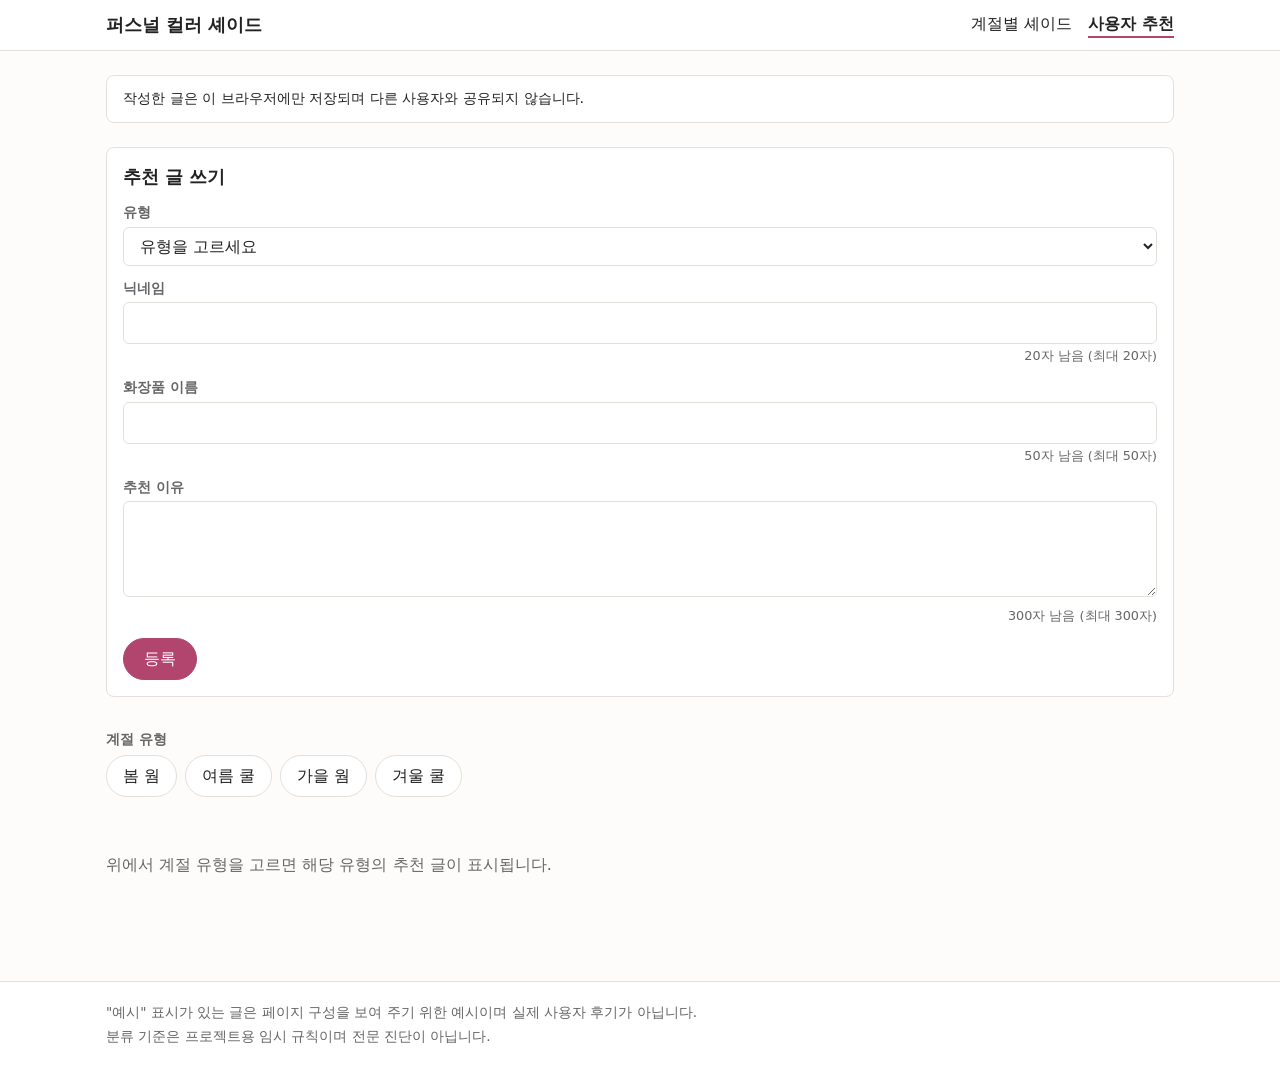
==== site/recommend.html @ 30c9c314 "Add user recommendation page Add site/recommend.html with per-season example posts and a form whose " ====
<!doctype html>
<html lang="ko">
<head>
  <meta charset="utf-8">
  <meta name="viewport" content="width=device-width, initial-scale=1">
  <title>사용자 추천</title>
  <link rel="stylesheet" href="style.css">
</head>
<body>
  <header class="site-header">
    <div class="wrap">
      <a class="site-title" href="index.html">퍼스널 컬러 셰이드</a>
      <nav class="site-nav" aria-label="페이지 메뉴">
        <a href="index.html">계절별 셰이드</a>
        <a href="recommend.html" aria-current="page">사용자 추천</a>
      </nav>
    </div>
  </header>

  <main class="wrap">
    <p class="notice">작성한 글은 이 브라우저에만 저장되며 다른 사용자와 공유되지 않습니다.</p>
    <p id="storage-status" class="status" role="status" hidden></p>

    <form id="post-form" class="post-form" novalidate>
      <h2>추천 글 쓰기</h2>
      <div class="form-field">
        <label for="post-season">유형</label>
        <select id="post-season" name="season">
          <option value="">유형을 고르세요</option>
          <option value="spring_warm">봄 웜</option>
          <option value="summer_cool">여름 쿨</option>
          <option value="autumn_warm">가을 웜</option>
          <option value="winter_cool">겨울 쿨</option>
        </select>
      </div>
      <div class="form-field">
        <label for="post-nickname">닉네임</label>
        <input id="post-nickname" name="nickname" type="text" autocomplete="off" data-counter="nickname-count">
        <p class="char-count" id="nickname-count"></p>
      </div>
      <div class="form-field">
        <label for="post-product">화장품 이름</label>
        <input id="post-product" name="product" type="text" autocomplete="off" data-counter="product-count">
        <p class="char-count" id="product-count"></p>
      </div>
      <div class="form-field">
        <label for="post-reason">추천 이유</label>
        <textarea id="post-reason" name="reason" data-counter="reason-count"></textarea>
        <p class="char-count" id="reason-count"></p>
      </div>
      <p id="form-status" class="status" role="alert" hidden></p>
      <button type="submit" class="submit-btn">등록</button>
    </form>

    <section class="controls" aria-label="필터">
      <div class="control-group">
        <h2 class="control-label" id="season-label">계절 유형</h2>
        <div class="button-row" role="group" aria-labelledby="season-label">
          <button type="button" class="season-btn" data-season="spring_warm" aria-pressed="false">봄 웜</button>
          <button type="button" class="season-btn" data-season="summer_cool" aria-pressed="false">여름 쿨</button>
          <button type="button" class="season-btn" data-season="autumn_warm" aria-pressed="false">가을 웜</button>
          <button type="button" class="season-btn" data-season="winter_cool" aria-pressed="false">겨울 쿨</button>
        </div>
      </div>
    </section>

    <section id="results" aria-live="polite">
      <p class="message" id="message">위에서 계절 유형을 고르면 해당 유형의 추천 글이 표시됩니다.</p>
      <div id="season-header" class="season-header" hidden>
        <h2 id="season-title"></h2>
        <p id="result-count" class="result-count"></p>
      </div>
      <ul id="post-list" class="post-list"></ul>
    </section>
  </main>

  <footer class="site-footer">
    <div class="wrap">
      <p>"예시" 표시가 있는 글은 페이지 구성을 보여 주기 위한 예시이며 실제 사용자 후기가 아닙니다.</p>
      <p>분류 기준은 프로젝트용 임시 규칙이며 전문 진단이 아닙니다.</p>
    </div>
  </footer>

  <script src="storage.js"></script>
  <script src="recommend.js"></script>
</body>
</html>
---- site/style.css ----
:root {
  --bg: #fdfcfb;
  --surface: #ffffff;
  --text: #222222;
  --muted: #666666;
  --border: #e3e0dc;
  --accent: #b2456e;
  --accent-text: #ffffff;
}

* { box-sizing: border-box; }

body {
  margin: 0;
  background: var(--bg);
  color: var(--text);
  font-family: system-ui, -apple-system, "Apple SD Gothic Neo", "Malgun Gothic", sans-serif;
  line-height: 1.5;
}

.wrap {
  max-width: 1100px;
  margin: 0 auto;
  padding: 0 16px;
}

/* 상단 메뉴 */
.site-header {
  background: var(--surface);
  border-bottom: 1px solid var(--border);
}
.site-header .wrap {
  display: flex;
  flex-wrap: wrap;
  align-items: center;
  justify-content: space-between;
  gap: 8px 24px;
  padding-top: 12px;
  padding-bottom: 12px;
}
.site-title {
  font-weight: 700;
  font-size: 1.1rem;
  color: var(--text);
  text-decoration: none;
}
.site-nav { display: flex; gap: 16px; }
.site-nav a { color: var(--text); text-decoration: none; }
.site-nav a[aria-current="page"] {
  font-weight: 700;
  border-bottom: 2px solid var(--accent);
}

/* 필터 */
.controls {
  display: flex;
  flex-wrap: wrap;
  gap: 16px 40px;
  padding: 24px 0 8px;
}
.control-label {
  margin: 0 0 6px;
  font-size: 0.85rem;
  font-weight: 600;
  color: var(--muted);
}
.button-row { display: flex; flex-wrap: wrap; gap: 8px; }
.button-row button {
  padding: 8px 16px;
  border: 1px solid var(--border);
  border-radius: 999px;
  background: var(--surface);
  color: var(--text);
  font: inherit;
  cursor: pointer;
}
.button-row button:hover { border-color: var(--accent); }
.button-row button[aria-pressed="true"] {
  background: var(--accent);
  border-color: var(--accent);
  color: var(--accent-text);
}

/* 결과 */
.message { color: var(--muted); padding: 32px 0; }
.season-header {
  display: flex;
  flex-wrap: wrap;
  align-items: baseline;
  gap: 4px 16px;
  margin: 16px 0;
}
.season-header h2 { margin: 0; }
.result-count { margin: 0; color: var(--muted); }

.shade-list {
  list-style: none;
  margin: 0 0 40px;
  padding: 0;
  display: grid;
  grid-template-columns: repeat(auto-fill, minmax(200px, 1fr));
  gap: 16px;
}
.shade-card {
  background: var(--surface);
  border: 1px solid var(--border);
  border-radius: 8px;
  overflow: hidden;
  display: flex;
  flex-direction: column;
}
.shade-card img {
  display: block;
  width: 100%;
  aspect-ratio: 1 / 1;
  object-fit: contain;
  background: #f4f2ef;
}
.shade-body { padding: 12px; }
.product-name {
  margin: 0;
  font-size: 0.95rem;
  font-weight: 600;
  overflow-wrap: anywhere;
}
.brand { margin: 2px 0 8px; font-size: 0.85rem; color: var(--muted); }
.shade-row { display: flex; align-items: center; gap: 8px; }
.chip {
  flex: none;
  width: 28px;
  height: 28px;
  border-radius: 50%;
  border: 1px solid rgba(0, 0, 0, 0.15);
}
.shade-name { margin: 0; font-size: 0.9rem; overflow-wrap: anywhere; }
.hex { margin: 0; font-size: 0.8rem; color: var(--muted); font-family: ui-monospace, monospace; }
.placeholder-text { color: var(--muted); font-style: italic; }

/* 사용자 추천 페이지 */
.notice {
  margin: 24px 0 0;
  padding: 12px 16px;
  border: 1px solid var(--border);
  border-radius: 8px;
  background: var(--surface);
  font-size: 0.9rem;
}
.status {
  margin: 12px 0 0;
  padding: 12px 16px;
  border-radius: 8px;
  font-size: 0.9rem;
}
.status-error { background: #fdecef; color: #8a1f3d; }
.status-ok { background: #ecf6ee; color: #1f5e2e; }

.post-form {
  margin: 24px 0 8px;
  padding: 16px;
  border: 1px solid var(--border);
  border-radius: 8px;
  background: var(--surface);
}
.post-form h2 { margin: 0 0 12px; font-size: 1.1rem; }
.form-field { margin: 0 0 12px; }
.form-field label {
  display: block;
  margin: 0 0 4px;
  font-size: 0.85rem;
  font-weight: 600;
  color: var(--muted);
}
.form-field input,
.form-field select,
.form-field textarea {
  width: 100%;
  padding: 8px 12px;
  border: 1px solid var(--border);
  border-radius: 6px;
  background: var(--surface);
  color: var(--text);
  font: inherit;
}
.form-field textarea { min-height: 96px; resize: vertical; }
.form-field [aria-invalid="true"] { border-color: #b3261e; }
.char-count { margin: 2px 0 0; font-size: 0.8rem; color: var(--muted); text-align: right; }
.submit-btn {
  padding: 8px 20px;
  border: 1px solid var(--accent);
  border-radius: 999px;
  background: var(--accent);
  color: var(--accent-text);
  font: inherit;
  cursor: pointer;
}

.post-list {
  list-style: none;
  margin: 0 0 40px;
  padding: 0;
  display: grid;
  grid-template-columns: repeat(auto-fill, minmax(260px, 1fr));
  gap: 16px;
}
.post-card {
  background: var(--surface);
  border: 1px solid var(--border);
  border-radius: 8px;
  padding: 12px;
}
.post-card.is-example { border-style: dashed; }
.post-meta {
  display: flex;
  flex-wrap: wrap;
  align-items: center;
  gap: 4px 8px;
  margin: 0 0 6px;
  font-size: 0.85rem;
  color: var(--muted);
}
.badge {
  padding: 1px 8px;
  border-radius: 999px;
  background: #efeae5;
  color: var(--text);
  font-size: 0.75rem;
  font-weight: 700;
}
.post-reason { margin: 6px 0 0; font-size: 0.9rem; white-space: pre-wrap; overflow-wrap: anywhere; }

.site-footer {
  border-top: 1px solid var(--border);
  background: var(--surface);
  color: var(--muted);
  font-size: 0.85rem;
  padding: 16px 0;
}
.site-footer p { margin: 4px 0; }
.site-footer a { color: inherit; }
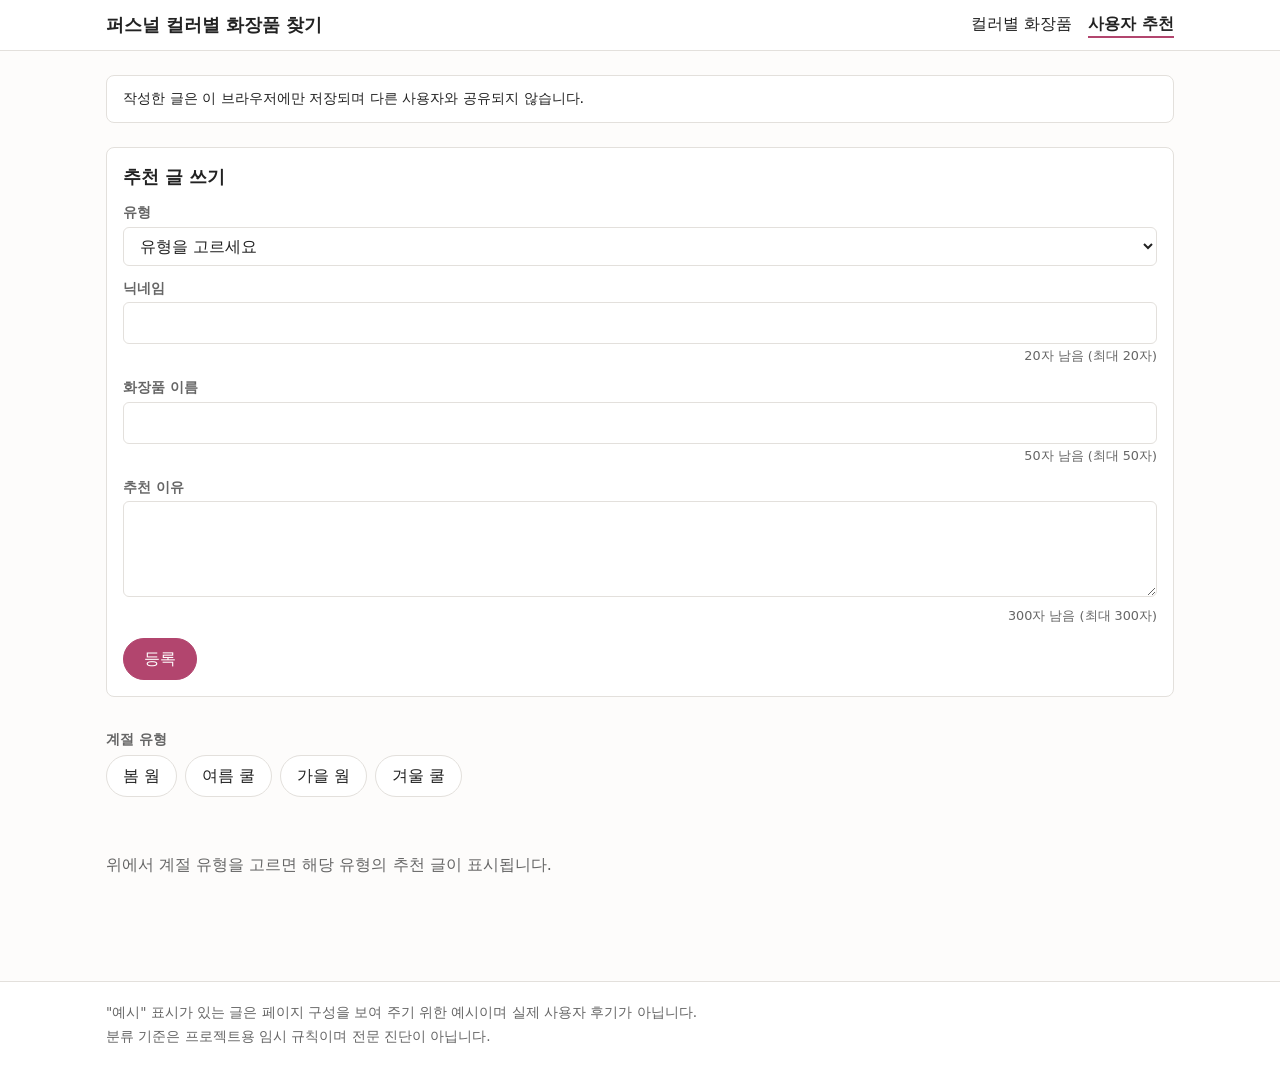
==== commit 9e75e881: "Rename site title and menu items Use "퍼스널 컬러별 화장품 찾기" as the site name on both pages, rename the sha" ====
--- a/site/recommend.html
+++ b/site/recommend.html
@@ -3,15 +3,15 @@
 <head>
   <meta charset="utf-8">
   <meta name="viewport" content="width=device-width, initial-scale=1">
-  <title>사용자 추천</title>
+  <title>사용자 추천 - 퍼스널 컬러별 화장품 찾기</title>
   <link rel="stylesheet" href="style.css">
 </head>
 <body>
   <header class="site-header">
     <div class="wrap">
-      <a class="site-title" href="index.html">퍼스널 컬러 셰이드</a>
+      <a class="site-title" href="index.html">퍼스널 컬러별 화장품 찾기</a>
       <nav class="site-nav" aria-label="페이지 메뉴">
-        <a href="index.html">계절별 셰이드</a>
+        <a href="index.html">컬러별 화장품</a>
         <a href="recommend.html" aria-current="page">사용자 추천</a>
       </nav>
     </div>
@@ -70,6 +70,7 @@
         <h2 id="season-title"></h2>
         <p id="result-count" class="result-count"></p>
       </div>
+      <p id="list-status" class="status" role="status" hidden></p>
       <ul id="post-list" class="post-list"></ul>
     </section>
   </main>
--- a/site/style.css
+++ b/site/style.css
@@ -227,6 +227,21 @@
   font-weight: 700;
 }
 .post-reason { margin: 6px 0 0; font-size: 0.9rem; white-space: pre-wrap; overflow-wrap: anywhere; }
+.post-actions { margin: 8px 0 0; text-align: right; }
+.delete-btn {
+  padding: 4px 12px;
+  border: 1px solid var(--border);
+  border-radius: 999px;
+  background: var(--surface);
+  color: var(--muted);
+  font: inherit;
+  font-size: 0.8rem;
+  cursor: pointer;
+}
+.delete-btn:hover { border-color: #b3261e; color: #b3261e; }
+.delete-btn:disabled { opacity: 0.5; cursor: not-allowed; }
+.delete-btn:disabled:hover { border-color: var(--border); color: var(--muted); }
+#list-status { margin: 0 0 12px; }
 
 .site-footer {
   border-top: 1px solid var(--border);
